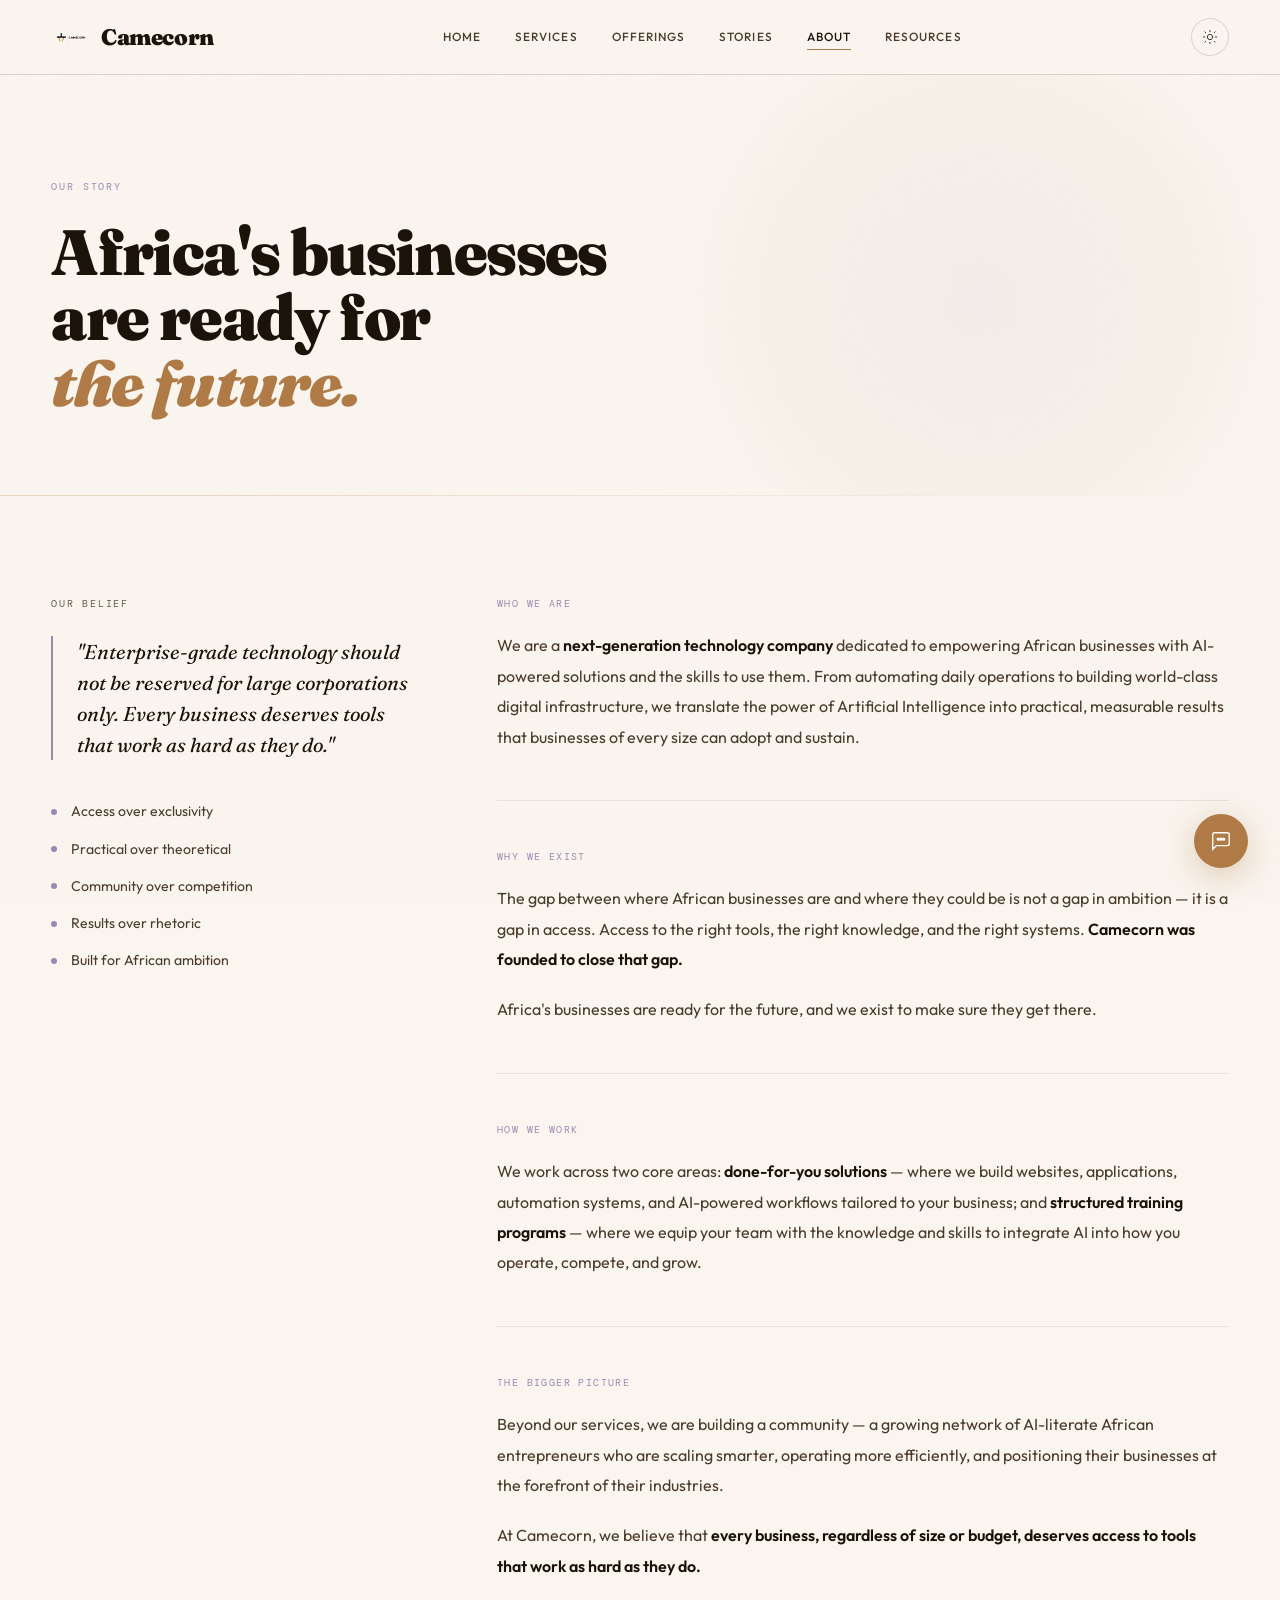
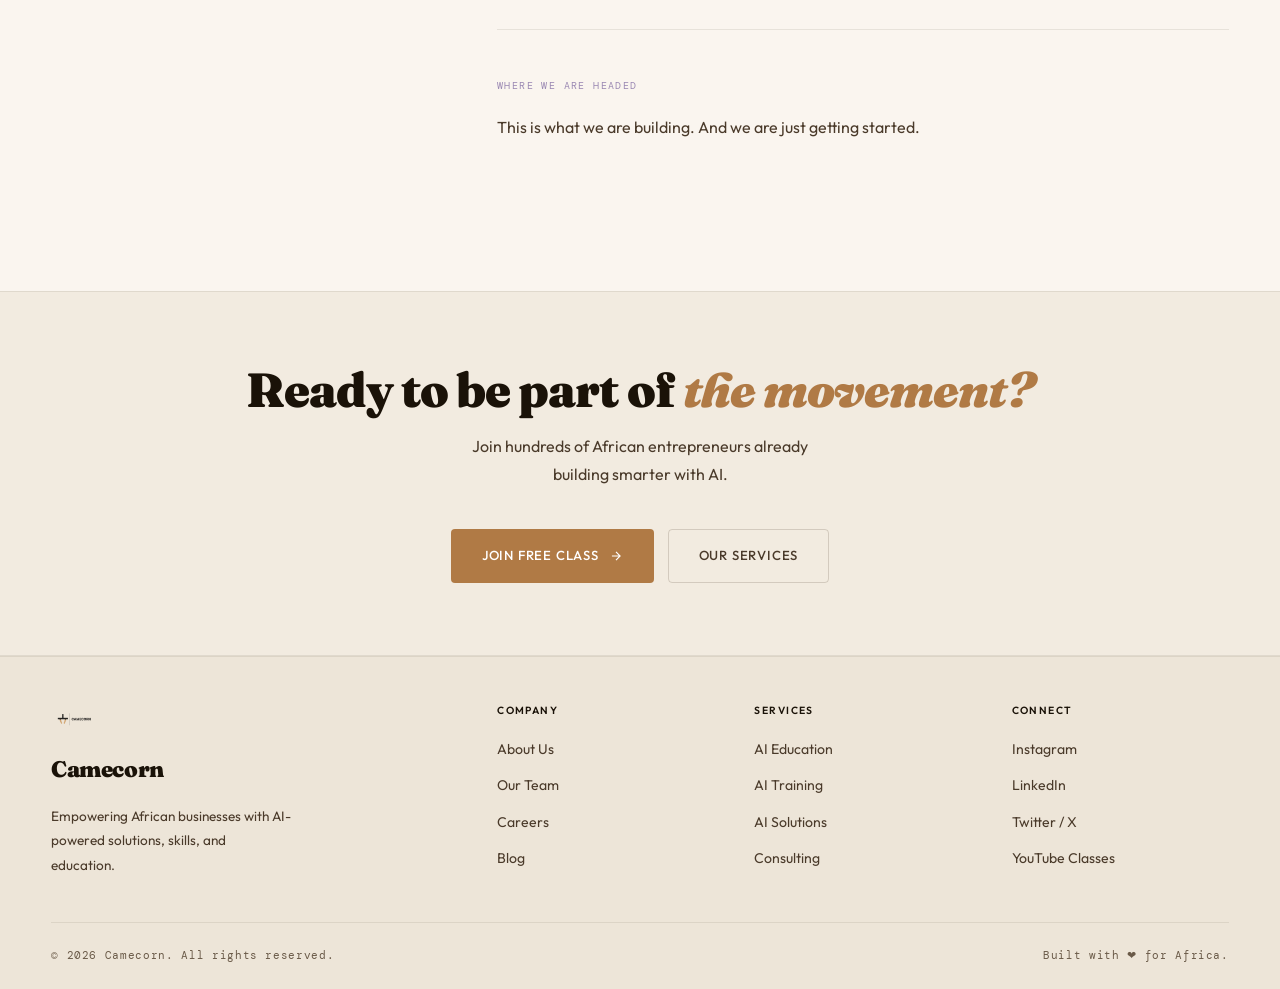
==== about.html @ fc7968c9 "Add files via upload added all html,css and js files" ====
<!DOCTYPE html>
<html lang="en" data-theme="light">
<head>
<meta charset="UTF-8">
<meta name="viewport" content="width=device-width, initial-scale=1.0">
<title>About Us — Camecorn</title>
<link rel="preconnect" href="https://fonts.googleapis.com">
<link rel="preconnect" href="https://fonts.gstatic.com" crossorigin>
<link href="https://fonts.googleapis.com/css2?family=Fraunces:ital,opsz,wght@0,9..144,400;0,9..144,600;0,9..144,700;0,9..144,900;1,9..144,400;1,9..144,700&family=Outfit:wght@300;400;500;600&family=DM+Mono:wght@400;500&display=swap" rel="stylesheet">
<link rel="stylesheet" href="styles.css">
</head>
<body>

<div class="noise-overlay"></div>

<!-- HEADER -->
<header class="header" id="header">
  <div class="container nav">
    <a href="index.html" class="logo-wrap">
      <img src="hero-image.png" alt="Camecorn" class="logo-img">
      <span class="logo-text">Camecorn</span>
    </a>
    <nav class="nav-links" id="navLinks">
      <a href="index.html#hero" class="nav-link">Home</a>
      <a href="index.html#services" class="nav-link">Services</a>
      <a href="index.html#offerings" class="nav-link">Offerings</a>
      <a href="index.html#testimonials" class="nav-link">Stories</a>
      <a href="about.html" class="nav-link active">About</a>
      <a href="resources.html" class="nav-link">Resources</a>
    </nav>
    <div class="nav-right">
      <button class="theme-toggle" id="themeToggle" aria-label="Toggle theme">
        <svg class="icon-sun" viewBox="0 0 24 24" fill="none" stroke="currentColor" stroke-width="1.5" stroke-linecap="round" stroke-linejoin="round">
          <circle cx="12" cy="12" r="4"/><line x1="12" y1="2" x2="12" y2="4"/><line x1="12" y1="20" x2="12" y2="22"/>
          <line x1="4.22" y1="4.22" x2="5.64" y2="5.64"/><line x1="18.36" y1="18.36" x2="19.78" y2="19.78"/>
          <line x1="2" y1="12" x2="4" y2="12"/><line x1="20" y1="12" x2="22" y2="12"/>
          <line x1="4.22" y1="19.78" x2="5.64" y2="18.36"/><line x1="18.36" y1="5.64" x2="19.78" y2="4.22"/>
        </svg>
        <svg class="icon-moon" viewBox="0 0 24 24" fill="none" stroke="currentColor" stroke-width="1.5" stroke-linecap="round" stroke-linejoin="round">
          <path d="M21 12.79A9 9 0 1 1 11.21 3 7 7 0 0 0 21 12.79z"/>
        </svg>
      </button>
    </div>
    <button class="hamburger" id="hamburger" aria-label="Menu">
      <span></span><span></span><span></span>
    </button>
  </div>
</header>

<!-- MOBILE MENU -->
<div class="mobile-menu" id="mobileMenu">
  <a href="index.html#hero">Home</a>
  <a href="index.html#services">Services</a>
  <a href="index.html#offerings">Offerings</a>
  <a href="index.html#testimonials">Stories</a>
  <a href="about.html">About</a>
  <a href="resources.html">Resources</a>
  <a href="index.html#cta" class="btn-primary-mobile">Join Free Class →</a>
</div>

<!-- ABOUT HERO -->
<section class="about-hero">
  <div class="container about-hero-inner">
    <span class="about-hero-label reveal-up">Our Story</span>
    <h1 class="about-hero-heading reveal-up" data-delay="100">
      Africa's businesses<br>are ready for<br><em>the future.</em>
    </h1>
  </div>
</section>

<div class="about-divider"></div>

<!-- ABOUT BODY -->
<section class="about-body">
  <div class="container">
    <div class="about-grid">

      <!-- Sidebar -->
      <aside class="about-sidebar reveal-up">
        <span class="about-sidebar-label">Our Belief</span>
        <blockquote class="about-sidebar-quote">
          "Enterprise-grade technology should not be reserved for large corporations only. Every business deserves tools that work as hard as they do."
        </blockquote>
        <div class="about-sidebar-values">
          <div class="about-value-item"><span class="about-value-dot"></span>Access over exclusivity</div>
          <div class="about-value-item"><span class="about-value-dot"></span>Practical over theoretical</div>
          <div class="about-value-item"><span class="about-value-dot"></span>Community over competition</div>
          <div class="about-value-item"><span class="about-value-dot"></span>Results over rhetoric</div>
          <div class="about-value-item"><span class="about-value-dot"></span>Built for African ambition</div>
        </div>
      </aside>

      <!-- Main prose -->
      <div class="about-prose">

        <div class="about-prose-block reveal-up" data-delay="100">
          <span class="about-prose-tag">Who We Are</span>
          <p>We are a <strong>next-generation technology company</strong> dedicated to empowering African businesses with AI-powered solutions and the skills to use them. From automating daily operations to building world-class digital infrastructure, we translate the power of Artificial Intelligence into practical, measurable results that businesses of every size can adopt and sustain.</p>
        </div>

        <div class="about-prose-block reveal-up" data-delay="150">
          <span class="about-prose-tag">Why We Exist</span>
          <p>The gap between where African businesses are and where they could be is not a gap in ambition — it is a gap in access. Access to the right tools, the right knowledge, and the right systems. <strong>Camecorn was founded to close that gap.</strong></p>
          <p>Africa's businesses are ready for the future, and we exist to make sure they get there.</p>
        </div>

        <div class="about-prose-block reveal-up" data-delay="200">
          <span class="about-prose-tag">How We Work</span>
          <p>We work across two core areas: <strong>done-for-you solutions</strong> — where we build websites, applications, automation systems, and AI-powered workflows tailored to your business; and <strong>structured training programs</strong> — where we equip your team with the knowledge and skills to integrate AI into how you operate, compete, and grow.</p>
        </div>

        <div class="about-prose-block reveal-up" data-delay="250">
          <span class="about-prose-tag">The Bigger Picture</span>
          <p>Beyond our services, we are building a community — a growing network of AI-literate African entrepreneurs who are scaling smarter, operating more efficiently, and positioning their businesses at the forefront of their industries.</p>
          <p>At Camecorn, we believe that <strong>every business, regardless of size or budget, deserves access to tools that work as hard as they do.</strong></p>
        </div>

        <div class="about-prose-block reveal-up" data-delay="300">
          <span class="about-prose-tag">Where We Are Headed</span>
          <p>This is what we are building. And we are just getting started.</p>
        </div>

      </div>
    </div>
  </div>
</section>

<!-- CTA STRIP -->
<section class="about-cta-strip">
  <div class="container reveal-up">
    <h2>Ready to be part of <em>the movement?</em></h2>
    <p>Join hundreds of African entrepreneurs already building smarter with AI.</p>
    <div style="display:flex;justify-content:center;gap:14px;flex-wrap:wrap;">
      <a href="index.html#cta" class="btn-primary magnetic" data-magnetic>
        Join Free Class
        <svg width="14" height="14" viewBox="0 0 24 24" fill="none" stroke="currentColor" stroke-width="2"><path d="M5 12h14M12 5l7 7-7 7"/></svg>
      </a>
      <a href="index.html#services" class="btn-ghost magnetic" data-magnetic>Our Services</a>
    </div>
  </div>
</section>

<!-- FOOTER -->
<footer class="footer">
  <div class="container footer-inner">
    <div class="footer-brand">
      <img src="hero-image.png" alt="Camecorn" style="width:44px;opacity:0.85;">
      <span class="logo-text">Camecorn</span>
      <p>Empowering African businesses with AI-powered solutions, skills, and education.</p>
    </div>
    <div class="footer-links">
      <div class="footer-col">
        <strong>Company</strong>
        <a href="about.html">About Us</a>
        <a href="#">Our Team</a>
        <a href="#">Careers</a>
        <a href="#">Blog</a>
      </div>
      <div class="footer-col">
        <strong>Services</strong>
        <a href="index.html#services">AI Education</a>
        <a href="index.html#services">AI Training</a>
        <a href="index.html#services">AI Solutions</a>
        <a href="#">Consulting</a>
      </div>
      <div class="footer-col">
        <strong>Connect</strong>
        <a href="#">Instagram</a>
        <a href="#">LinkedIn</a>
        <a href="#">Twitter / X</a>
        <a href="resources.html">YouTube Classes</a>
      </div>
    </div>
  </div>
  <div class="footer-bottom container">
    <p>© 2026 Camecorn. All rights reserved.</p>
    <p>Built with ❤ for Africa.</p>
  </div>
</footer>

<!-- CHATBOT — icon only -->
<div class="chatbot-trigger" id="chatbotTrigger" aria-label="Open AI Assistant">
  <svg viewBox="0 0 24 24" fill="none" stroke="currentColor" stroke-width="1.5" class="chat-icon-open">
    <path d="M21 15a2 2 0 0 1-2 2H7l-4 4V5a2 2 0 0 1 2-2h14a2 2 0 0 1 2 2z"/>
    <circle cx="9" cy="10" r="1" fill="currentColor"/>
    <circle cx="12" cy="10" r="1" fill="currentColor"/>
    <circle cx="15" cy="10" r="1" fill="currentColor"/>
  </svg>
  <svg viewBox="0 0 24 24" fill="none" stroke="currentColor" stroke-width="2" class="chat-icon-close" style="display:none">
    <line x1="18" y1="6" x2="6" y2="18"/><line x1="6" y1="6" x2="18" y2="18"/>
  </svg>
</div>

<div class="chatbot-window" id="chatbotWindow">
  <div class="chatbot-header">
    <div class="chatbot-header-info">
      <div class="chatbot-avatar">
        <svg viewBox="0 0 24 24" fill="none" stroke="currentColor" stroke-width="1.5" width="20" height="20">
          <rect x="3" y="11" width="18" height="10" rx="2"/>
          <path d="M9 11V7a3 3 0 0 1 6 0v4"/>
          <circle cx="12" cy="16" r="1" fill="currentColor"/>
        </svg>
      </div>
      <div>
        <strong>Camecorn AI</strong>
        <span class="chatbot-status"><span class="chatbot-status-dot"></span> Online</span>
      </div>
    </div>
    <button class="chatbot-close" id="chatbotClose" aria-label="Close chat">
      <svg viewBox="0 0 24 24" fill="none" stroke="currentColor" stroke-width="2" width="16" height="16">
        <line x1="18" y1="6" x2="6" y2="18"/><line x1="6" y1="6" x2="18" y2="18"/>
      </svg>
    </button>
  </div>
  <div class="chatbot-messages" id="chatbotMessages">
    <div class="chat-msg bot">
      <div class="chat-bubble">Hello! 👋 I'm Camecorn's AI assistant. Ask me anything about our services, training programs, or how we can grow your business.</div>
    </div>
    <div class="chat-quick-replies" id="quickReplies">
      <button class="quick-reply" data-msg="What services do you offer?">Our Services</button>
      <button class="quick-reply" data-msg="Tell me about AI training programs">AI Training</button>
      <button class="quick-reply" data-msg="How much does it cost?">Pricing</button>
      <button class="quick-reply" data-msg="How do I get started?">Get Started</button>
    </div>
  </div>
  <div class="chatbot-input-area">
    <input type="text" class="chatbot-input" id="chatbotInput" placeholder="Ask me anything…" autocomplete="off">
    <button class="chatbot-send" id="chatbotSend" aria-label="Send">
      <svg viewBox="0 0 24 24" fill="none" stroke="currentColor" stroke-width="2" width="16" height="16">
        <line x1="22" y1="2" x2="11" y2="13"/><polygon points="22 2 15 22 11 13 2 9 22 2"/>
      </svg>
    </button>
  </div>
</div>

<script src="main.js"></script>
</body>
</html>
---- styles.css ----
/* =============================================
   CAMECORN — WARM EARTH EDITORIAL
   Palette: #b07a45 · #af635a · #97576f · #49506e · #9b89b3 · #FFFFFF
============================================= */

@import url('https://fonts.googleapis.com/css2?family=Fraunces:ital,opsz,wght@0,9..144,400;0,9..144,600;0,9..144,700;0,9..144,900;1,9..144,400;1,9..144,700&family=Outfit:wght@300;400;500;600&family=DM+Mono:wght@400;500&display=swap');

:root {
  --font-display: 'Fraunces', Georgia, serif;
  --font-body:    'Outfit', system-ui, sans-serif;
  --font-mono:    'DM Mono', monospace;
  --sp-xl:  70px;
  --sp-2xl: 100px;
  --sp-lg:  45px;
  --r-sm: 4px; --r-md: 10px; --r-lg: 20px; --r-xl: 36px;
  --ease: cubic-bezier(0.23, 1, 0.32, 1);
}

:root, [data-theme="light"] {
  --bg:            #faf5ef;
  --bg-2:          #f2ebe0;
  --bg-3:          #e9dfd2;
  --fg:            #1a1208;
  --text:          #4a3a2a;
  --text-muted:    #6a5a48;
  --accent:        #b07a45;
  --accent-alt:    #af635a;
  --accent-mauve:  #97576f;
  --accent-slate:  #49506e;
  --accent-lav:    #9b89b3;
  --accent-glow:   rgba(176,122,69,0.08);
  --accent-border: rgba(176,122,69,0.28);
  --lav-glow:      rgba(155,137,179,0.10);
  --lav-border:    rgba(155,137,179,0.30);
  --border:        rgba(74,58,42,0.10);
  --border-soft:   rgba(74,58,42,0.18);
  --surface:       rgba(250,245,239,0.96);
  --noise-opacity: 0.022;
  --footer-bg:     #ede5d8;
  --offering-bg:   rgba(242,235,224,0.7);
  --offering-border: rgba(176,122,69,0.22);
}

[data-theme="dark"] {
  --bg:            #0e0c0b;
  --bg-2:          #161210;
  --bg-3:          #1e1916;
  --fg:            #f5ede4;
  --text:          #c8b49a;
  --text-muted:    #8a7a68;
  --accent:        #b07a45;
  --accent-alt:    #af635a;
  --accent-mauve:  #97576f;
  --accent-slate:  #49506e;
  --accent-lav:    #9b89b3;
  --accent-glow:   rgba(176,122,69,0.10);
  --accent-border: rgba(176,122,69,0.22);
  --lav-glow:      rgba(155,137,179,0.10);
  --lav-border:    rgba(155,137,179,0.22);
  --border:        rgba(200,180,154,0.07);
  --border-soft:   rgba(200,180,154,0.13);
  --surface:       rgba(22,18,16,0.95);
  --noise-opacity: 0.030;
  --footer-bg:     #090806;
  --offering-bg:   rgba(22,18,16,0.6);
  --offering-border: rgba(176,122,69,0.18);
}

/* RESET */
*, *::before, *::after { margin:0; padding:0; box-sizing:border-box; }
html { scroll-behavior:smooth; font-size:16px; }
body {
  font-family: var(--font-body);
  background: var(--bg);
  color: var(--text);
  line-height: 1.65;
  overflow-x: hidden;
  transition: background 0.4s ease, color 0.4s ease;
}
h1,h2,h3,h4,h5 {
  font-family: var(--font-display);
  line-height: 1.08;
  font-weight: 900;
  letter-spacing: -0.02em;
}
em { font-style: italic; color: var(--accent); }
img { max-width:100%; display:block; }
a { text-decoration:none; color:inherit; }
button { cursor:pointer; }

/* NOISE */
.noise-overlay {
  position:fixed; inset:0; pointer-events:none; z-index:9999;
  opacity: var(--noise-opacity);
  background-image: url("data:image/svg+xml,%3Csvg viewBox='0 0 256 256' xmlns='http://www.w3.org/2000/svg'%3E%3Cfilter id='noise'%3E%3CfeTurbulence type='fractalNoise' baseFrequency='0.9' numOctaves='4' stitchTiles='stitch'/%3E%3C/filter%3E%3Crect width='100%25' height='100%25' filter='url(%23noise)'/%3E%3C/svg%3E");
  background-size: 200px 200px;
}

/* CONTAINER */
.container { width:92%; max-width:1200px; margin:0 auto; }

/* ============ HEADER ============ */
.header {
  position: fixed;
  top:0; left:0; right:0;
  z-index: 1000;
  background: var(--surface);
  backdrop-filter: blur(24px);
  -webkit-backdrop-filter: blur(24px);
  border-bottom: 1px solid var(--border-soft);
  transition: background 0.5s ease;
}
.nav {
  display:flex; align-items:center; justify-content:space-between;
  padding: 18px 0;
}
.logo-wrap { display:flex; align-items:center; gap:12px; }
.logo-img { width:38px; height:auto; }
.logo-text {
  font-family: var(--font-display);
  font-size: 1.4rem; font-weight:900; color:var(--fg); letter-spacing:-0.02em;
}
.nav-links { display:flex; gap:34px; list-style:none; }
.nav-link {
  font-family: var(--font-body);
  font-size: 0.74rem; font-weight:500; color:var(--text);
  letter-spacing: 0.09em; text-transform:uppercase;
  position:relative; transition:color 0.3s;
}
.nav-link::after {
  content:''; position:absolute; bottom:-3px; left:0;
  width:0; height:1px; background:var(--accent);
  transition: width 0.35s var(--ease);
}
.nav-link:hover { color:var(--fg); }
.nav-link:hover::after, .nav-link.active::after { width:100%; }
.nav-link.active { color:var(--fg); }

.nav-right { display:flex; align-items:center; gap:14px; }

.theme-toggle {
  width:38px; height:38px; border-radius:50%;
  background:transparent; border:1px solid var(--border-soft);
  display:flex; align-items:center; justify-content:center;
  color:var(--text);
  transition: border-color 0.3s, background 0.3s, color 0.3s;
}
.theme-toggle:hover {
  border-color:var(--lav-border); background:var(--lav-glow); color:var(--accent-lav);
}
.theme-toggle svg { width:16px; height:16px; }
.icon-sun { display:none; } .icon-moon { display:block; }
[data-theme="light"] .icon-sun  { display:block; }
[data-theme="light"] .icon-moon { display:none; }
[data-theme="dark"]  .icon-sun  { display:none; }
[data-theme="dark"]  .icon-moon { display:block; }

.hamburger {
  display:none; flex-direction:column; gap:5px;
  background:none; border:none; padding:4px;
}
.hamburger span {
  display:block; width:22px; height:1.5px;
  background:var(--text); transition:all 0.3s ease; transform-origin:center;
}
.hamburger.open span:nth-child(1) { transform:translateY(6.5px) rotate(45deg); }
.hamburger.open span:nth-child(2) { opacity:0; }
.hamburger.open span:nth-child(3) { transform:translateY(-6.5px) rotate(-45deg); }

/* ============ MOBILE MENU ============ */
.mobile-menu {
  position:fixed; inset:0; background:var(--bg); z-index:900;
  display:flex; flex-direction:column; align-items:center; justify-content:center;
  gap:36px; opacity:0; pointer-events:none; transition:opacity 0.4s ease;
}
.mobile-menu.open { opacity:1; pointer-events:all; }
.mobile-menu a {
  font-family:var(--font-display); font-size:2.8rem; font-weight:900;
  color:var(--fg); letter-spacing:-0.02em; transition:color 0.3s;
}
.mobile-menu a:hover { color:var(--accent); }
.btn-primary-mobile {
  font-family:var(--font-body); font-size:0.85rem; font-weight:500;
  letter-spacing:0.08em; text-transform:uppercase;
  background:var(--accent); color:#fff; padding:14px 40px; border-radius:var(--r-sm);
}

/* ============ HERO ============ */
/* Nav height is ~74px; push hero down so nothing overlaps */
.hero-section {
  min-height: calc(100vh - 74px);
  margin-top: 30px;
  display:flex; align-items:center; justify-content:center;
  position:relative; overflow:hidden; background:var(--bg);
  padding: 80px 0 60px;
}
.hero-section::before {
  content:''; position:absolute; top:-15%; right:-8%;
  width:650px; height:650px;
  background:radial-gradient(ellipse at center,rgba(155,137,179,0.10) 0%,rgba(176,122,69,0.06) 45%,transparent 70%);
  pointer-events:none;
}
.hero-section::after {
  content:''; position:absolute; bottom:-10%; left:-5%;
  width:400px; height:400px;
  background:radial-gradient(ellipse at center,rgba(155,137,179,0.07) 0%,transparent 65%);
  pointer-events:none;
}
.hero-grid-lines { position:absolute; inset:0; pointer-events:none; }
.hgl { position:absolute; background:var(--accent-border); opacity:0.25; }
.hgl-v1 { top:0; bottom:0; left:33.33%; width:1px; }
.hgl-v2 { top:0; bottom:0; right:15%; width:1px; }
.hgl-h1 { left:0; right:0; top:38%; height:1px; }
.hgl-h2 { left:0; right:0; bottom:18%; height:1px; }

.hero-watermark {
  position:absolute; right:-2%; top:50%; transform:translateY(-50%);
  font-family:var(--font-display); font-size:clamp(100px,18vw,220px);
  font-weight:900; color:var(--accent); opacity:0.035;
  letter-spacing:-0.04em; white-space:nowrap;
  pointer-events:none; line-height:1; user-select:none;
}
.embers { position:absolute; inset:0; pointer-events:none; overflow:hidden; }
.ember-particle {
  position:absolute; width:2px; height:2px;
  background:var(--accent); border-radius:50%;
  animation:floatEmber linear infinite; opacity:0;
}
@keyframes floatEmber {
  0%   { transform:translateY(100vh) translateX(0) scale(1); opacity:0; }
  10%  { opacity:0.4; }
  90%  { opacity:0.12; }
  100% { transform:translateY(-100px) translateX(var(--drift)) scale(0.2); opacity:0; }
}

/* Hero inner — centred */
.hero-inner-text {
  position:relative; z-index:2; width:100%;
  text-align:center; display:flex; flex-direction:column; align-items:center;
}
.badge {
  display:inline-flex; align-items:center; gap:8px;
  font-family:var(--font-mono); font-size:0.68rem;
  letter-spacing:0.12em; text-transform:uppercase;
  color:var(--accent-lav); border:1px solid var(--lav-border);
  background:var(--lav-glow); padding:7px 16px;
  border-radius:100px; margin-bottom:28px;
}
.badge-dot {
  width:5px; height:5px; background:var(--accent-lav);
  border-radius:50%; animation:pulse 2.5s infinite;
}
@keyframes pulse {
  0%,100% { transform:scale(1); opacity:1; }
  50%      { transform:scale(1.8); opacity:0.4; }
}
.hero-heading {
  font-family:var(--font-display); font-size:clamp(2.6rem,7vw,5.0rem);
  font-weight:900; color:var(--fg);
  line-height:1.05; letter-spacing:-0.03em;
  margin-bottom:20px; max-width:900px;
  
}
.hero-heading em { color:var(--accent); font-style:italic; }
.hero-heading .lav-em { color:var(--accent-lav); font-style:italic; }

/* Brand / Scale / Position pills under headline */
.hero-pillars {
  display:flex; align-items:center; justify-content:center;
  gap:16px; flex-wrap:wrap; margin-bottom:24px;
}
.hero-pill {
  display:inline-flex; align-items:center; gap:8px;
  font-family:var(--font-mono); font-size:0.67rem;
  letter-spacing:0.14em; text-transform:uppercase;
  color:var(--text-muted); padding:6px 16px;
  border:1px solid var(--border-soft); border-radius:100px;
}
.hero-pill .pdot {
  width:4px; height:4px; border-radius:50%;
  display:inline-block; flex-shrink:0;
}
.hero-pill.brand .pdot  { background:var(--accent); }
.hero-pill.scale .pdot  { background:var(--accent-lav); }
.hero-pill.pos .pdot    { background:var(--accent-mauve); }

.hero-pill-divider { width:1px; height:16px; background:var(--border-soft); }

.hero-sub {
  font-size:1rem; font-weight:400; color:var(--text);
  max-width:480px; line-height:1.8; text-align:center;
}

.hero-corner { position:absolute; width:80px; height:80px; color:var(--accent-lav); }
.hero-corner-tr { top:90px; right:40px; }
.hero-corner-bl { bottom:60px; left:40px; }

/* ============ MARQUEE ============ */
.marquee-wrap {
  overflow:hidden; border-top:1px solid var(--border-soft);
  border-bottom:1px solid var(--border-soft);
  background:var(--bg-2); padding:16px 0;
}
.marquee-track {
  display:flex; align-items:center; gap:44px;
  white-space:nowrap; animation:marqueeScroll 30s linear infinite;
  width:max-content;
}
.marquee-track span {
  font-family:var(--font-display); font-size:0.9rem;
  font-weight:700; color:var(--text);
  letter-spacing:0.06em; text-transform:uppercase;
}
.marquee-track .dot { color:var(--accent-lav); font-size:0.6rem; opacity:0.7; }
@keyframes marqueeScroll {
  from { transform:translateX(0); }
  to   { transform:translateX(-50%); }
}

/* ============ SECTIONS ============ */
.section { padding:var(--sp-2xl) 0; }
.section-label {
  font-family:var(--font-mono); font-size:0.65rem;
  letter-spacing:0.18em; text-transform:uppercase;
  color:var(--accent); margin-bottom:18px;
}
.section-heading {
  font-family:var(--font-display);
  font-size:clamp(2.2rem,4.5vw,3.4rem);
  font-weight:900; color:var(--fg);
  letter-spacing:-0.02em; margin-bottom:64px; line-height:1.1;
}

/* ============ PILLARS ============ */
.pillars-section { background:var(--bg); }
.pillars-grid {
  display:grid; grid-template-columns:repeat(3,1fr);
  gap:0; border:1px solid var(--border); border-radius:var(--r-lg); overflow:hidden;
}
.pillar-card {
  background:var(--bg-2); padding:52px 44px;
  position:relative; transition:background 0.4s ease;
  cursor:default; border-right:1px solid var(--border);
}
.pillar-card:last-child { border-right:none; }
.pillar-card::before {
  content:''; position:absolute; top:0; left:0; right:0; height:2px;
  background:linear-gradient(90deg,var(--accent),var(--accent-lav));
  transform:scaleX(0); transition:transform 0.5s var(--ease); transform-origin:left;
}
.pillar-card:hover { background:var(--bg-3); }
.pillar-card:hover::before { transform:scaleX(1); }
.pillar-num {
  font-family:var(--font-mono); font-size:0.65rem;
  color:var(--accent-lav); letter-spacing:0.12em; margin-bottom:32px;
}
.pillar-icon { font-size:1.8rem; color:var(--text-muted); margin-bottom:24px; transition:color 0.3s; }
.pillar-card:hover .pillar-icon { color:var(--accent-lav); }
.pillar-card h3 { font-size:1.85rem; font-weight:900; color:var(--fg); margin-bottom:16px; }
.pillar-card p { font-size:0.92rem; color:var(--text); line-height:1.82; margin-bottom:36px; }
.pillar-arrow {
  font-size:1rem; color:var(--accent-lav); opacity:0;
  transform:translateX(-10px);
  transition:opacity 0.3s, transform 0.4s var(--ease);
}
.pillar-card:hover .pillar-arrow { opacity:1; transform:translateX(0); }

/* ============ SERVICES ============ */
.services-section { background:var(--bg-2); }
.services-header {
  display:flex; justify-content:space-between; align-items:flex-end;
  margin-bottom:56px; gap:40px;
}
.services-desc {
  max-width:340px; font-size:0.95rem; color:var(--text); line-height:1.8;
}
.services-list { display:flex; flex-direction:column; }
.service-row {
  display:grid; grid-template-columns:60px 1fr;
  align-items:center; gap:44px; padding:38px 0;
  border-bottom:1px solid var(--border);
  transition:padding-left 0.35s var(--ease); cursor:default;
}
.service-row:first-child { border-top:1px solid var(--border); }
.service-row:hover { padding-left:18px; }
.service-num {
  font-family:var(--font-mono); font-size:0.65rem;
  color:var(--accent-lav); letter-spacing:0.12em;
}
.service-content h3 {
  font-size:1.65rem; font-weight:900; color:var(--fg);
  margin-bottom:8px; letter-spacing:-0.01em; transition:color 0.3s;
}
.service-row:hover .service-content h3 { color:var(--accent); }
.service-content p {
  font-size:0.9rem; color:var(--text); max-width:600px; line-height:1.75;
}

/* ============ OFFERINGS ============ */
.offerings-section { background:var(--bg); }
.offerings-intro {
  font-size:1rem; color:var(--text); max-width:520px;
  line-height:1.8; margin-top:-44px; margin-bottom:80px;
}
.offerings-grid { display:flex; flex-direction:column; }
.offering-row {
  display:grid; grid-template-columns:1fr 1fr;
  align-items:center; min-height:320px;
  border-bottom:1px solid var(--border);
  position:relative; overflow:hidden; transition:background 0.4s ease;
}
.offering-row:first-child { border-top:1px solid var(--border); }
.offering-row::before {
  content:''; position:absolute; left:0; top:0; bottom:0; width:2px;
  background:linear-gradient(to bottom,var(--accent),var(--accent-lav));
  transform:scaleY(0); transform-origin:top; transition:transform 0.6s var(--ease);
}
.offering-row:hover::before { transform:scaleY(1); }
.offering-row:hover { background:var(--bg-2); }
.offering-content { padding:52px 60px 52px 0; position:relative; z-index:1; }
.offering-row.reverse .offering-content { padding:52px 0 52px 60px; order:2; }
.offering-tag {
  font-family:var(--font-mono); font-size:0.62rem;
  letter-spacing:0.16em; color:var(--accent-lav); margin-bottom:14px; display:block;
}
.offering-content h3 {
  font-size:clamp(1.6rem,2.5vw,2.1rem); font-weight:900; color:var(--fg);
  margin-bottom:16px; line-height:1.15; transition:color 0.3s;
}
.offering-row:hover .offering-content h3 { color:var(--accent); }
.offering-content p { font-size:0.93rem; color:var(--text); line-height:1.82; max-width:400px; }
.offering-content p strong { font-weight:600; color:var(--fg); }

.offering-visual {
  display:flex; align-items:center; justify-content:center;
  padding:40px; min-height:320px; background:var(--bg-2); transition:background 0.4s ease;
}
.offering-row.reverse .offering-visual { order:1; }
.offering-row:hover .offering-visual { background:var(--bg-3); }
.offering-img-wrap { width:100%; max-width:340px; display:flex; align-items:center; justify-content:center; }
.offering-img-slot {
  position:relative; width:100%; aspect-ratio:4/3;
  border-radius:var(--r-md); overflow:hidden;
  border:1px solid var(--offering-border); background:var(--offering-bg);
  transition:border-color 0.4s, box-shadow 0.4s;
}
.offering-row:hover .offering-img-slot {
  border-color:var(--accent-lav);
  box-shadow:0 12px 48px rgba(155,137,179,0.16);
}
.offering-img { width:100%; height:100%; object-fit:cover; transition:transform 0.6s var(--ease); }
.offering-row:hover .offering-img { transform:scale(1.04); }
.offering-img-placeholder {
  position:absolute; inset:0; display:flex; flex-direction:column;
  align-items:center; justify-content:center; gap:8px; pointer-events:none;
}
.offering-img[src]:not([src=""]) ~ .offering-img-placeholder { display:none; }
.offering-img-placeholder span {
  font-family:var(--font-display); font-size:3.5rem; font-weight:900;
  color:var(--accent-lav); opacity:0.15; line-height:1;
}
.offering-img-placeholder small {
  font-family:var(--font-mono); font-size:0.6rem;
  letter-spacing:0.14em; text-transform:uppercase; color:var(--text-muted); opacity:0.6;
}
.offering-row:not(.reverse) .offering-visual { border-left:1px solid var(--border); }
.offering-row.reverse .offering-visual { border-right:1px solid var(--border); }

/* ============ TESTIMONIALS ============ */
.testimonials-section { background:var(--bg-2); }
.testimonials-grid { display:grid; grid-template-columns:repeat(3,1fr); gap:20px; }
.testi-card {
  background:var(--bg); border:1px solid var(--border); border-radius:var(--r-lg);
  padding:44px 40px; transition:border-color 0.3s, transform 0.4s var(--ease);
  position:relative; overflow:hidden;
}
.testi-card::before {
  content:'\201C'; position:absolute; top:-12px; right:28px;
  font-family:var(--font-display); font-size:9rem; color:var(--accent-lav);
  opacity:0.06; line-height:1; pointer-events:none;
}
.testi-card:hover { border-color:var(--lav-border); transform:translateY(-5px); }
.testi-card.featured {
  background:linear-gradient(145deg,rgba(155,137,179,0.10) 0%,rgba(176,122,69,0.05) 60%,var(--bg) 100%);
  border-color:var(--lav-border);
}
.testi-stars { font-size:0.78rem; color:var(--accent-lav); letter-spacing:4px; margin-bottom:20px; }
.testi-card blockquote {
  font-family:var(--font-display); font-size:1.05rem; font-style:italic;
  color:var(--fg); line-height:1.7; margin-bottom:32px;
}
.testi-author { display:flex; align-items:center; gap:14px; }
.testi-avatar {
  width:42px; height:42px;
  background:linear-gradient(135deg,var(--accent-lav) 0%,var(--accent-mauve) 100%);
  border-radius:50%; display:flex; align-items:center; justify-content:center;
  font-family:var(--font-display); font-size:0.78rem; font-weight:700;
  color:#fff; flex-shrink:0;
}
.testi-author strong { display:block; font-size:0.85rem; font-weight:600; color:var(--fg); }
.testi-author span { font-size:0.75rem; color:var(--text-muted); }

/* ============ CTA ============ */
.cta-section { background:var(--bg); padding:var(--sp-2xl) 0; }
.cta-inner {
  background:linear-gradient(135deg,rgba(155,137,179,0.10) 0%,rgba(176,122,69,0.07) 50%,rgba(73,80,110,0.04) 100%);
  border:1px solid var(--lav-border);
  border-radius:var(--r-xl); padding:88px; text-align:center;
  position:relative; overflow:hidden;
}
.cta-inner::before {
  content:''; position:absolute; top:-40%; left:50%; transform:translateX(-50%);
  width:560px; height:560px;
  background:radial-gradient(ellipse,rgba(155,137,179,0.08) 0%,transparent 65%);
  pointer-events:none;
}
.cta-inner::after {
  content:''; position:absolute; top:28px; left:28px;
  width:40px; height:40px;
  border-top:1px solid var(--lav-border); border-left:1px solid var(--lav-border);
  border-radius:2px 0 0 0;
}
.cta-label {
  font-family:var(--font-mono); font-size:0.62rem;
  letter-spacing:0.18em; text-transform:uppercase; color:var(--accent-lav); margin-bottom:24px;
}
.cta-heading {
  font-family:var(--font-display);
  font-size:clamp(2.6rem,5vw,4.2rem); font-weight:900; color:var(--fg);
  letter-spacing:-0.02em; margin-bottom:24px; line-height:1.1;
}
.cta-inner > p {
  font-size:1rem; color:var(--text); margin-bottom:52px;
  max-width:420px; margin-left:auto; margin-right:auto; line-height:1.8;
}
.cta-actions { display:flex; justify-content:center; gap:14px; flex-wrap:wrap; }

/* ============ BUTTONS ============ */
.btn-primary {
  display:inline-flex; align-items:center; gap:10px;
  font-family:var(--font-body); font-size:0.82rem; font-weight:500;
  letter-spacing:0.06em; text-transform:uppercase;
  color:#fff; background:var(--accent); border:1px solid transparent;
  padding:15px 30px; border-radius:var(--r-sm);
  transition:background 0.3s, box-shadow 0.3s, transform 0.2s; cursor:pointer;
}
.btn-primary:hover { background:#9a6839; box-shadow:0 6px 28px rgba(176,122,69,0.30); transform:translateY(-1px); }
.btn-ghost {
  display:inline-flex; align-items:center; gap:8px;
  font-family:var(--font-body); font-size:0.82rem; font-weight:500;
  letter-spacing:0.06em; text-transform:uppercase;
  color:var(--text); background:transparent; border:1px solid var(--border-soft);
  padding:15px 30px; border-radius:var(--r-sm);
  transition:border-color 0.3s, color 0.3s, background 0.3s; cursor:pointer;
}
.btn-ghost:hover { border-color:var(--lav-border); color:var(--fg); background:var(--lav-glow); }
.btn-ghost-light {
  display:inline-flex; align-items:center; gap:8px;
  font-family:var(--font-body); font-size:0.82rem; font-weight:500;
  letter-spacing:0.06em; text-transform:uppercase;
  color:var(--text); background:transparent; border:1px solid var(--border-soft);
  padding:15px 30px; border-radius:var(--r-sm);
  transition:border-color 0.3s, color 0.3s, background 0.3s; cursor:pointer;
}
.btn-ghost-light:hover { border-color:var(--lav-border); color:var(--fg); background:var(--lav-glow); }

/* ============ FOOTER ============ */
.footer { background:var(--footer-bg); border-top:1px solid var(--border); padding:var(--sp-lg) 0 0; }
.footer-inner { display:grid; grid-template-columns:1fr 2fr; gap:80px; padding-bottom:var(--sp-lg); }
.footer-brand { display:flex; flex-direction:column; gap:16px; }
.footer-brand .logo-text { font-size:1.4rem; }
.footer-brand p { font-size:0.85rem; color:var(--text); line-height:1.8; max-width:240px; }
.footer-links { display:grid; grid-template-columns:repeat(3,1fr); gap:40px; }
.footer-col { display:flex; flex-direction:column; gap:13px; }
.footer-col strong {
  font-family:var(--font-body); font-size:0.65rem; font-weight:600;
  letter-spacing:0.14em; text-transform:uppercase; color:var(--fg); margin-bottom:6px;
}
.footer-col a { font-size:0.88rem; color:var(--text); transition:color 0.3s; }
.footer-col a:hover { color:var(--accent-lav); }
.footer-bottom {
  border-top:1px solid var(--border); padding:24px 0;
  display:flex; justify-content:space-between; align-items:center;
}
.footer-bottom p { font-family:var(--font-mono); font-size:0.68rem; letter-spacing:0.06em; color:var(--text-muted); }

/* ============ SCROLL REVEAL ============ */
.reveal-up, .reveal-right {
  opacity:0; transition:opacity 0.9s var(--ease), transform 0.9s var(--ease);
}
.reveal-up    { transform:translateY(36px); }
.reveal-right { transform:translateX(50px); }
.reveal-up.visible, .reveal-right.visible { opacity:1; transform:translate(0); }
[data-delay="0"]   { transition-delay:0ms; }
[data-delay="50"]  { transition-delay:50ms; }
[data-delay="100"] { transition-delay:100ms; }
[data-delay="150"] { transition-delay:150ms; }
[data-delay="200"] { transition-delay:200ms; }
[data-delay="250"] { transition-delay:250ms; }
[data-delay="300"] { transition-delay:300ms; }
[data-delay="320"] { transition-delay:320ms; }
[data-delay="400"] { transition-delay:400ms; }
[data-delay="500"] { transition-delay:500ms; }

/* ============ MAGNETIC ============ */
.magnetic { position:relative; transition:transform 0.4s cubic-bezier(0.23,1,0.32,1); }

/* ============ CHATBOT ============ */
.chatbot-trigger {
  position:fixed; bottom:32px; right:32px; z-index:1100;
  display:flex; align-items:center; justify-content:center;
  background:var(--accent); color:#fff; border:none;
  border-radius:50%; width:54px; height:54px;
  cursor:pointer;
  box-shadow:0 8px 32px rgba(176,122,69,0.35);
  transition:background 0.3s, box-shadow 0.3s, transform 0.3s;
}
.chatbot-trigger:hover {
  background:#9a6839; box-shadow:0 10px 40px rgba(176,122,69,0.45); transform:translateY(-2px);
}
.chatbot-trigger svg { width:22px; height:22px; flex-shrink:0; }

.chatbot-window {
  position:fixed; bottom:100px; right:32px; z-index:1099;
  width:360px; max-height:520px;
  background:var(--bg); border:1px solid var(--border-soft);
  border-radius:var(--r-lg);
  box-shadow:0 24px 80px rgba(0,0,0,0.16);
  display:flex; flex-direction:column; overflow:hidden;
  opacity:0; transform:translateY(20px) scale(0.96); pointer-events:none;
  transition:opacity 0.35s var(--ease), transform 0.35s var(--ease);
}
.chatbot-window.open { opacity:1; transform:translateY(0) scale(1); pointer-events:all; }
.chatbot-header {
  display:flex; align-items:center; justify-content:space-between;
  padding:16px 20px; background:var(--bg-2); border-bottom:1px solid var(--border);
}
.chatbot-header-info { display:flex; align-items:center; gap:12px; }
.chatbot-avatar {
  width:38px; height:38px;
  background:linear-gradient(135deg,var(--accent-lav) 0%,var(--accent-mauve) 100%);
  border-radius:50%; display:flex; align-items:center; justify-content:center; color:#fff;
}
.chatbot-header-info strong { display:block; font-size:0.88rem; font-weight:600; color:var(--fg); }
.chatbot-status { display:flex; align-items:center; gap:6px; font-size:0.72rem; color:var(--text-muted); font-family:var(--font-mono); }
.chatbot-status-dot { width:6px; height:6px; background:#4caf75; border-radius:50%; animation:pulse 2s infinite; }
.chatbot-close { background:none; border:none; color:var(--text-muted); padding:4px; cursor:pointer; display:flex; align-items:center; transition:color 0.2s; }
.chatbot-close:hover { color:var(--fg); }
.chatbot-messages { flex:1; overflow-y:auto; padding:18px; display:flex; flex-direction:column; gap:12px; scroll-behavior:smooth; }
.chatbot-messages::-webkit-scrollbar { width:4px; }
.chatbot-messages::-webkit-scrollbar-track { background:transparent; }
.chatbot-messages::-webkit-scrollbar-thumb { background:var(--border-soft); border-radius:2px; }
.chat-msg { display:flex; flex-direction:column; gap:4px; max-width:88%; }
.chat-msg.user { align-self:flex-end; align-items:flex-end; }
.chat-msg.bot  { align-self:flex-start; align-items:flex-start; }
.chat-bubble { font-size:0.875rem; line-height:1.65; padding:11px 15px; border-radius:var(--r-md); word-break:break-word; }
.chat-msg.bot .chat-bubble { background:var(--bg-2); color:var(--text); border:1px solid var(--border); border-bottom-left-radius:4px; }
.chat-msg.user .chat-bubble { background:var(--accent); color:#fff; border-bottom-right-radius:4px; }
.chat-quick-replies { display:flex; flex-wrap:wrap; gap:7px; margin-top:4px; }
.quick-reply {
  font-size:0.75rem; font-weight:500; padding:6px 14px;
  border:1px solid var(--lav-border); background:var(--lav-glow);
  color:var(--accent-lav); border-radius:100px; cursor:pointer;
  transition:background 0.2s, color 0.2s, transform 0.2s; letter-spacing:0.02em;
}
.quick-reply:hover { background:var(--accent-lav); color:#fff; transform:translateY(-1px); }
.chat-typing {
  display:flex; align-items:center; gap:4px; padding:12px 16px;
  background:var(--bg-2); border:1px solid var(--border); border-radius:var(--r-md);
  border-bottom-left-radius:4px; align-self:flex-start;
}
.chat-typing span { width:6px; height:6px; background:var(--text-muted); border-radius:50%; animation:typingBounce 1.2s infinite; }
.chat-typing span:nth-child(2) { animation-delay:0.2s; }
.chat-typing span:nth-child(3) { animation-delay:0.4s; }
@keyframes typingBounce { 0%,60%,100% { transform:translateY(0); } 30% { transform:translateY(-5px); } }
.chatbot-input-area {
  display:flex; align-items:center; gap:10px;
  padding:14px 16px; border-top:1px solid var(--border); background:var(--bg);
}
.chatbot-input {
  flex:1; background:var(--bg-2); border:1px solid var(--border-soft);
  border-radius:var(--r-md); padding:10px 14px;
  font-family:var(--font-body); font-size:0.875rem; color:var(--fg);
  outline:none; transition:border-color 0.2s;
}
.chatbot-input::placeholder { color:var(--text-muted); }
.chatbot-input:focus { border-color:var(--lav-border); }
.chatbot-send {
  width:38px; height:38px; background:var(--accent-lav); border:none;
  border-radius:var(--r-sm); color:#fff;
  display:flex; align-items:center; justify-content:center;
  cursor:pointer; flex-shrink:0; transition:background 0.2s, transform 0.2s;
}
.chatbot-send:hover { background:#7a6898; transform:scale(1.05); }

/* ============ ABOUT PAGE ============ */
.about-hero {
  min-height:55vh; display:flex; align-items:flex-end;
  padding-top:140px; padding-bottom:80px;
  background:var(--bg); position:relative; overflow:hidden;
}
.about-hero::before {
  content:''; position:absolute; top:0; right:0;
  width:600px; height:600px;
  background:radial-gradient(ellipse,rgba(155,137,179,0.08) 0%,rgba(176,122,69,0.04) 50%,transparent 70%);
  pointer-events:none;
}
.about-hero-inner { position:relative; z-index:1; }
.about-hero-label {
  font-family:var(--font-mono); font-size:0.65rem;
  letter-spacing:0.18em; text-transform:uppercase;
  color:var(--accent-lav); margin-bottom:24px; display:block;
}
.about-hero-heading {
  font-family:var(--font-display);
  font-size:clamp(3rem,7vw,4rem); font-weight:900; color:var(--fg);
  line-height:1.02; letter-spacing:-0.025em; max-width:800px;
}
.about-hero-heading em { color:var(--accent); }
.about-divider { width:100%; height:1px; background:linear-gradient(90deg,var(--accent-border),transparent); }

/* Simplified about body */
.about-body { background:var(--bg); padding:var(--sp-2xl) 0; }
.about-grid { display:grid; grid-template-columns:1fr 2fr; gap:80px; align-items:start; }
.about-sidebar { position:sticky; top:100px; }
.about-sidebar-label {
  font-family:var(--font-mono); font-size:0.62rem;
  letter-spacing:0.18em; text-transform:uppercase;
  color:var(--text-muted); margin-bottom:24px; display:block;
}
.about-sidebar-quote {
  font-family:var(--font-display); font-size:1.25rem;
  font-weight:400; font-style:italic; color:var(--fg); line-height:1.55;
  border-left:2px solid var(--accent-lav); padding-left:24px; margin-bottom:40px;
}
.about-sidebar-values { display:flex; flex-direction:column; gap:14px; }
.about-value-item { display:flex; align-items:center; gap:14px; font-size:0.88rem; color:var(--text); }
.about-value-dot { width:6px; height:6px; border-radius:50%; background:var(--accent-lav); flex-shrink:0; }
.about-prose-block { margin-bottom:48px; padding-bottom:48px; border-bottom:1px solid var(--border); }
.about-prose-block:last-child { border-bottom:none; margin-bottom:0; }
.about-prose-tag {
  font-family:var(--font-mono); font-size:0.62rem;
  letter-spacing:0.14em; text-transform:uppercase;
  color:var(--accent-lav); margin-bottom:18px; display:block;
}
.about-prose-block p { font-size:1rem; color:var(--text); line-height:1.9; }
.about-prose-block p + p { margin-top:20px; }
.about-prose-block p strong { font-weight:600; color:var(--fg); }
.about-cta-strip {
  background:var(--bg-2); border-top:1px solid var(--border);
  border-bottom:1px solid var(--border); padding:72px 0; text-align:center;
}
.about-cta-strip h2 {
  font-family:var(--font-display);
  font-size:clamp(2rem,4vw,3rem); font-weight:900; color:var(--fg); margin-bottom:16px;
}
.about-cta-strip p {
  font-size:1rem; color:var(--text); margin-bottom:40px;
  max-width:380px; margin-left:auto; margin-right:auto; line-height:1.8;
}

/* ============ RESOURCES PAGE ============ */
.resources-hero {
  min-height:46vh; display:flex; align-items:flex-end;
  padding-top:140px; padding-bottom:64px;
  background:var(--bg); position:relative; overflow:hidden;
}
.resources-hero::before {
  content:''; position:absolute; top:0; right:0;
  width:600px; height:600px;
  background:radial-gradient(ellipse,rgba(155,137,179,0.09) 0%,rgba(176,122,69,0.04) 55%,transparent 75%);
  pointer-events:none;
}
.resources-hero-inner { position:relative; z-index:1; }
.resources-hero-label {
  font-family:var(--font-mono); font-size:0.65rem;
  letter-spacing:0.18em; text-transform:uppercase;
  color:var(--accent-lav); margin-bottom:24px; display:block;
}
.resources-hero-heading {
  font-family:var(--font-display);
  font-size:clamp(2.8rem,6vw,3.5rem); font-weight:900; color:var(--fg);
  line-height:1.05; letter-spacing:-0.025em; max-width:620px; margin-bottom:24px;
}
.resources-hero-heading em { color:var(--accent); }
.resources-hero-sub {
  font-size:1rem; color:var(--text); max-width:480px; line-height:1.8; margin-bottom:32px;
}
.resources-yt-subscribe {
  display:inline-flex; align-items:center; gap:10px;
  font-family:var(--font-body); font-size:0.82rem; font-weight:500;
  letter-spacing:0.05em; text-transform:uppercase;
  background:#ff0000; color:#fff; padding:13px 24px; border-radius:var(--r-sm);
  transition:background 0.3s, transform 0.2s, box-shadow 0.3s;
}
.resources-yt-subscribe:hover { background:#cc0000; transform:translateY(-1px); box-shadow:0 6px 24px rgba(255,0,0,0.25); }
.resources-body { background:var(--bg); padding:var(--sp-xl) 0 var(--sp-2xl); }

/* Simplified filter tabs */
.resources-filters {
  display:flex; align-items:center; gap:10px; flex-wrap:wrap;
  margin-bottom:56px; border-bottom:1px solid var(--border); padding-bottom:20px;
}
.res-filter {
  font-family:var(--font-body); font-size:0.78rem; font-weight:500;
  letter-spacing:0.06em; text-transform:uppercase; color:var(--text-muted);
  background:transparent; border:1px solid transparent;
  padding:8px 20px; border-radius:100px; cursor:pointer;
  transition:color 0.3s, border-color 0.3s, background 0.3s;
}
.res-filter:hover { color:var(--fg); border-color:var(--border-soft); }
.res-filter.active { color:var(--accent-lav); border-color:var(--lav-border); background:var(--lav-glow); }
.resources-section-block { margin-bottom:72px; }
.resources-section-label { margin-bottom:36px; }
.res-section-tag {
  font-family:var(--font-mono); font-size:0.62rem;
  letter-spacing:0.18em; text-transform:uppercase;
  color:var(--accent-lav); display:block; margin-bottom:10px;
}
.res-section-heading {
  font-family:var(--font-display);
  font-size:clamp(1.8rem,3.5vw,2.6rem); font-weight:900; color:var(--fg);
  margin-bottom:10px; letter-spacing:-0.02em; line-height:1.1;
}
.res-section-desc { font-size:0.93rem; color:var(--text); max-width:520px; line-height:1.8; }
.resources-grid { display:grid; grid-template-columns:repeat(3,1fr); gap:24px; }
.res-card {
  background:var(--bg-2); border:1px solid var(--border);
  border-radius:var(--r-lg); overflow:hidden;
  transition:border-color 0.3s, transform 0.4s var(--ease), box-shadow 0.4s;
}
.res-card:hover { border-color:var(--lav-border); transform:translateY(-5px); box-shadow:0 14px 40px rgba(155,137,179,0.12); }
.res-video-wrap { position:relative; width:100%; aspect-ratio:16/9; background:var(--bg-3); overflow:hidden; }
.res-video-wrap iframe { position:absolute; inset:0; width:100%; height:100%; border:0; }
.res-card-body { padding:22px; }
.res-card-tag {
  display:inline-block; font-family:var(--font-mono); font-size:0.6rem;
  letter-spacing:0.14em; text-transform:uppercase;
  padding:5px 12px; border-radius:100px; margin-bottom:12px; font-weight:500;
}
.res-card-tag.classes  { background:rgba(176,122,69,0.10); color:var(--accent); border:1px solid var(--accent-border); }
.res-card-tag.tutorials{ background:rgba(155,137,179,0.12); color:var(--accent-lav); border:1px solid var(--lav-border); }
.res-card-tag.insights { background:rgba(151,87,111,0.10); color:var(--accent-mauve); border:1px solid rgba(151,87,111,0.25); }
.res-card-title {
  font-family:var(--font-display); font-size:1.1rem; font-weight:900; color:var(--fg);
  margin-bottom:8px; line-height:1.3; transition:color 0.3s;
}
.res-card:hover .res-card-title { color:var(--accent-lav); }
.res-card-desc { font-size:0.87rem; color:var(--text); line-height:1.72; margin-bottom:14px; }
.res-card-meta {
  display:flex; align-items:center; justify-content:space-between;
  flex-wrap:wrap; gap:8px; padding-top:12px; border-top:1px solid var(--border);
}
.res-card-meta span { font-family:var(--font-mono); font-size:0.7rem; color:var(--text-muted); }
.res-card-yt-link { font-size:0.78rem; font-weight:500; color:var(--accent-lav); transition:letter-spacing 0.3s; }
.res-card-yt-link:hover { letter-spacing:0.02em; }

/* ============ RESPONSIVE ============ */
@media (max-width:1024px) {
  .services-header { flex-direction:column; align-items:flex-start; }
  .offering-content { padding:44px 36px 44px 0; }
  .offering-row.reverse .offering-content { padding:44px 0 44px 36px; }
  .resources-grid { grid-template-columns:repeat(2,1fr); }
}
@media (max-width:900px) {
  .pillars-grid { grid-template-columns:1fr; }
  .pillar-card { border-right:none; border-bottom:1px solid var(--border); }
  .pillar-card:last-child { border-bottom:none; }
  .testimonials-grid { grid-template-columns:1fr; }
  .footer-inner { grid-template-columns:1fr; gap:40px; }
  .about-grid { grid-template-columns:1fr; gap:48px; }
  .about-sidebar { position:static; }
  .offering-row, .offering-row.reverse { grid-template-columns:1fr; min-height:auto; }
  .offering-row.reverse .offering-content { order:1; padding:36px 0 20px; }
  .offering-row.reverse .offering-visual  { order:2; }
  .offering-content { padding:36px 0 20px; }
  .offering-visual { min-height:200px; border-left:none !important; border-right:none !important; border-top:1px solid var(--border); }
  .chatbot-window { width:calc(100vw - 40px); right:20px; }
}
@media (max-width:768px) {
  :root { --sp-2xl:80px; }
  .nav-links { display:none; }
  .hamburger { display:flex; }
  .hero-heading { font-size:clamp(2.6rem,10vw,4rem); }
  .hero-watermark, .hero-corner { display:none; }
  .cta-inner { padding:52px 28px; }
  .footer-links { grid-template-columns:1fr 1fr; }
  .footer-bottom { flex-direction:column; gap:8px; text-align:center; }
  .resources-grid { grid-template-columns:1fr; }
  .chatbot-window { bottom:80px; right:16px; left:16px; width:auto; }
}
@media (max-width:480px) {
  .footer-links { grid-template-columns:1fr; }
  .cta-inner::after { display:none; }
  .hero-pillars { gap:8px; }
}
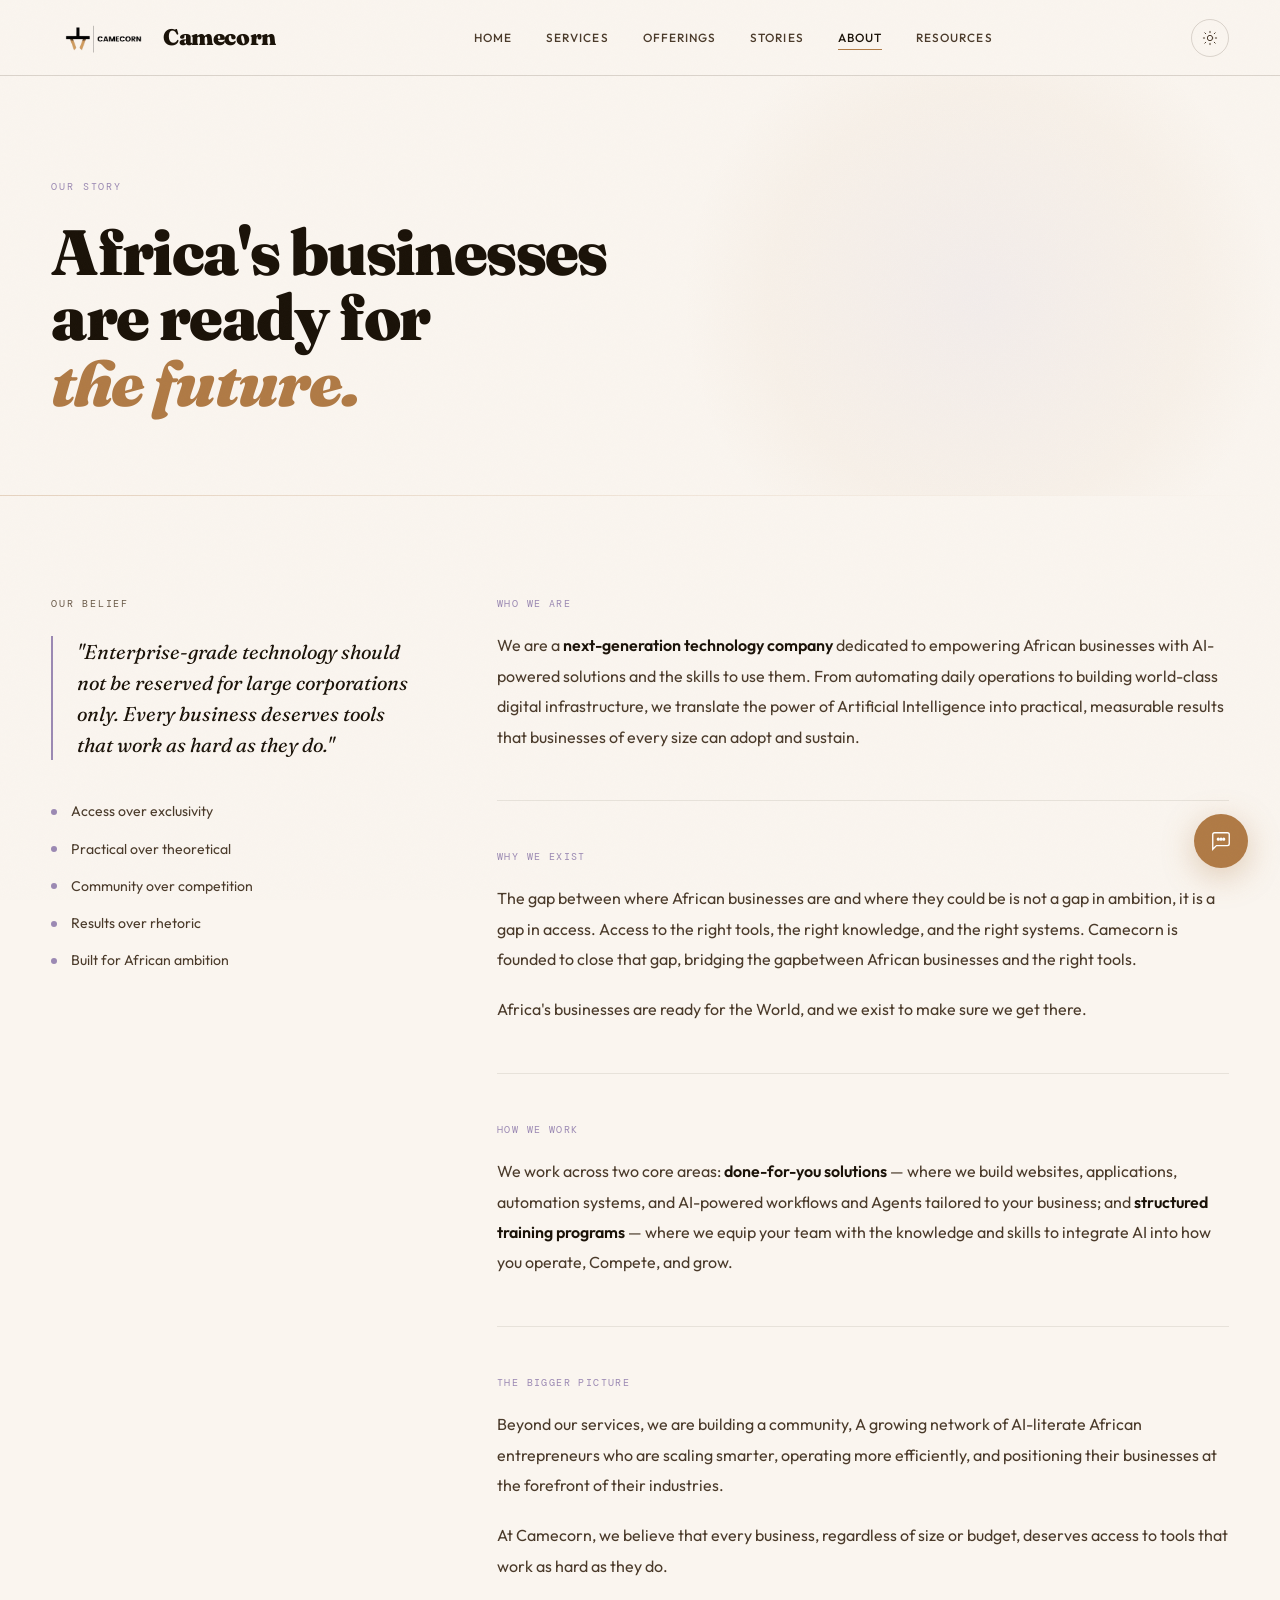
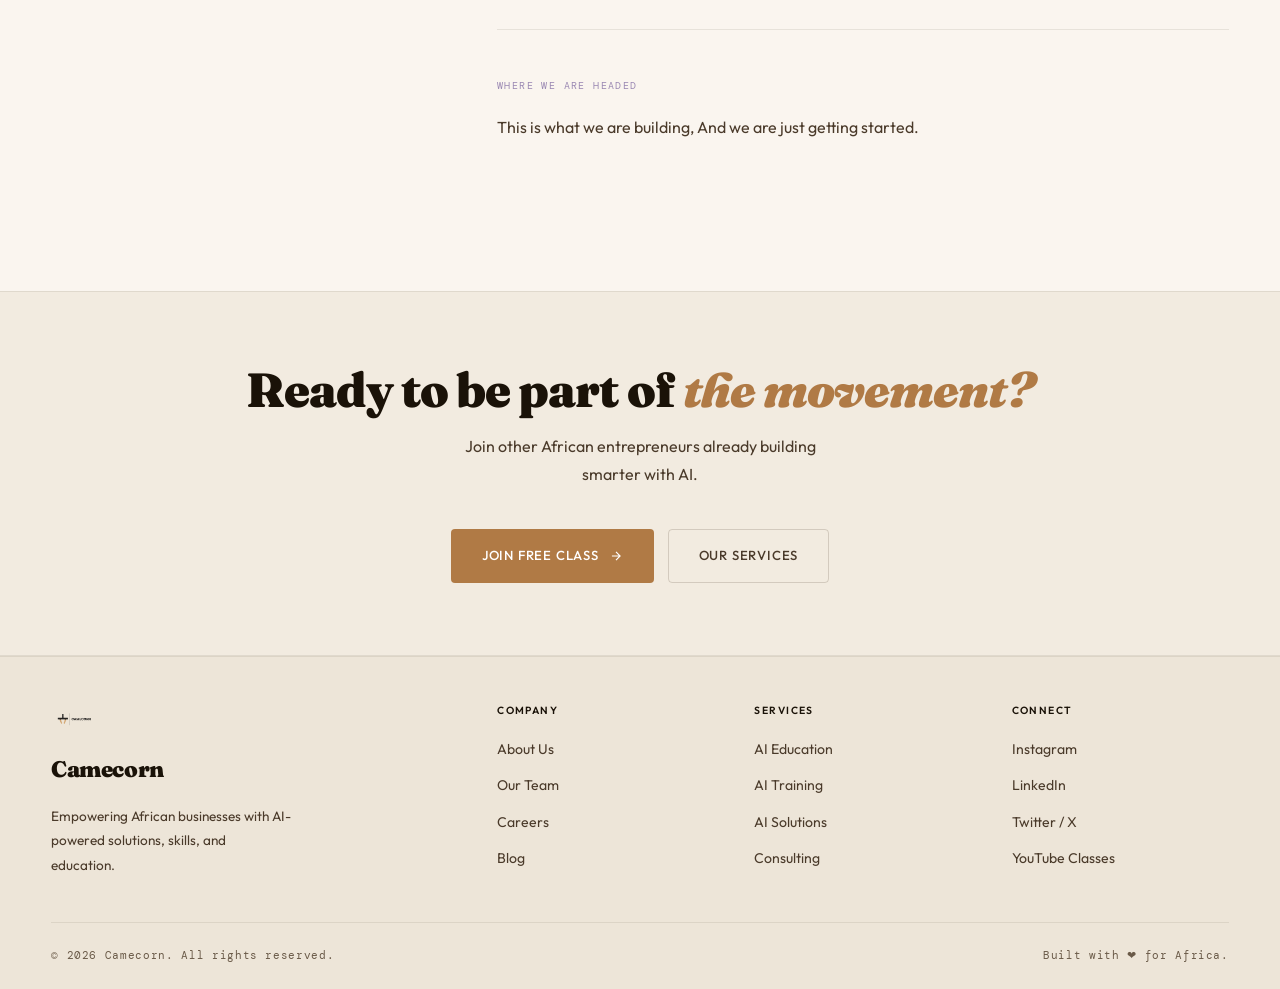
==== commit 390c8046: "Update about.html" ====
--- a/about.html
+++ b/about.html
@@ -22,8 +22,8 @@
     </a>
     <nav class="nav-links" id="navLinks">
       <a href="index.html#hero" class="nav-link">Home</a>
-      <a href="index.html#services" class="nav-link">Services</a>
-      <a href="index.html#offerings" class="nav-link">Offerings</a>
+      <a href="index.html#offerings" class="nav-link">Services</a>
+      <a href="index.html#services" class="nav-link">Offerings</a>
       <a href="index.html#testimonials" class="nav-link">Stories</a>
       <a href="about.html" class="nav-link active">About</a>
       <a href="resources.html" class="nav-link">Resources</a>
@@ -50,8 +50,8 @@
 <!-- MOBILE MENU -->
 <div class="mobile-menu" id="mobileMenu">
   <a href="index.html#hero">Home</a>
-  <a href="index.html#services">Services</a>
-  <a href="index.html#offerings">Offerings</a>
+  <a href="index.html#offerings">Services</a>
+  <a href="index.html#services">Offerings</a>
   <a href="index.html#testimonials">Stories</a>
   <a href="about.html">About</a>
   <a href="resources.html">Resources</a>
@@ -100,24 +100,24 @@
 
         <div class="about-prose-block reveal-up" data-delay="150">
           <span class="about-prose-tag">Why We Exist</span>
-          <p>The gap between where African businesses are and where they could be is not a gap in ambition — it is a gap in access. Access to the right tools, the right knowledge, and the right systems. <strong>Camecorn was founded to close that gap.</strong></p>
-          <p>Africa's businesses are ready for the future, and we exist to make sure they get there.</p>
+          <p>The gap between where African businesses are and where they could be is not a gap in ambition, it is a gap in access. Access to the right tools, the right knowledge, and the right systems. Camecorn is founded to close that gap, bridging the gapbetween African businesses and the right tools.</p>
+          <p>Africa's businesses are ready for the World, and we exist to make sure we get there.</p>
         </div>
 
         <div class="about-prose-block reveal-up" data-delay="200">
           <span class="about-prose-tag">How We Work</span>
-          <p>We work across two core areas: <strong>done-for-you solutions</strong> — where we build websites, applications, automation systems, and AI-powered workflows tailored to your business; and <strong>structured training programs</strong> — where we equip your team with the knowledge and skills to integrate AI into how you operate, compete, and grow.</p>
+          <p>We work across two core areas: <strong>done-for-you solutions</strong> — where we build websites, applications, automation systems, and AI-powered workflows and Agents tailored to your business; and <strong>structured training programs</strong> — where we equip your team with the knowledge and skills to integrate AI into how you operate, Compete, and grow.</p>
         </div>
 
         <div class="about-prose-block reveal-up" data-delay="250">
           <span class="about-prose-tag">The Bigger Picture</span>
-          <p>Beyond our services, we are building a community — a growing network of AI-literate African entrepreneurs who are scaling smarter, operating more efficiently, and positioning their businesses at the forefront of their industries.</p>
-          <p>At Camecorn, we believe that <strong>every business, regardless of size or budget, deserves access to tools that work as hard as they do.</strong></p>
+          <p>Beyond our services, we are building a community, A growing network of AI-literate African entrepreneurs who are scaling smarter, operating more efficiently, and positioning their businesses at the forefront of their industries.</p>
+          <p>At Camecorn, we believe that every business, regardless of size or budget, deserves access to tools that work as hard as they do.</p>
         </div>
 
         <div class="about-prose-block reveal-up" data-delay="300">
           <span class="about-prose-tag">Where We Are Headed</span>
-          <p>This is what we are building. And we are just getting started.</p>
+          <p>This is what we are building, And we are just getting started.</p>
         </div>
 
       </div>
@@ -129,7 +129,7 @@
 <section class="about-cta-strip">
   <div class="container reveal-up">
     <h2>Ready to be part of <em>the movement?</em></h2>
-    <p>Join hundreds of African entrepreneurs already building smarter with AI.</p>
+    <p>Join other African entrepreneurs already building smarter with AI.</p>
     <div style="display:flex;justify-content:center;gap:14px;flex-wrap:wrap;">
       <a href="index.html#cta" class="btn-primary magnetic" data-magnetic>
         Join Free Class
@@ -235,4 +235,4 @@
 
 <script src="main.js"></script>
 </body>
-</html>+</html>
--- a/styles.css
+++ b/styles.css
@@ -112,10 +112,10 @@
 }
 .nav {
   display:flex; align-items:center; justify-content:space-between;
-  padding: 18px 0;
+  
 }
 .logo-wrap { display:flex; align-items:center; gap:12px; }
-.logo-img { width:38px; height:auto; }
+.logo-img { width:100px; height:auto; }
 .logo-text {
   font-family: var(--font-display);
   font-size: 1.4rem; font-weight:900; color:var(--fg); letter-spacing:-0.02em;
@@ -160,22 +160,21 @@
   background:none; border:none; padding:4px;
 }
 .hamburger span {
-  display:block; width:22px; height:1.5px;
+  display:block; width:22px; height:0.5px;
   background:var(--text); transition:all 0.3s ease; transform-origin:center;
-}
-.hamburger.open span:nth-child(1) { transform:translateY(6.5px) rotate(45deg); }
+}.hamburger.open span:nth-child(1) { transform:translateY(6.5px) rotate(45deg); }
 .hamburger.open span:nth-child(2) { opacity:0; }
 .hamburger.open span:nth-child(3) { transform:translateY(-6.5px) rotate(-45deg); }
 
 /* ============ MOBILE MENU ============ */
 .mobile-menu {
   position:fixed; inset:0; background:var(--bg); z-index:900;
-  display:flex; flex-direction:column; align-items:center; justify-content:center;
-  gap:36px; opacity:0; pointer-events:none; transition:opacity 0.4s ease;
+  display:flex; flex-direction:column; align-items:center; justify-content:flex-start;
+  gap:16px; opacity:0; pointer-events:none; transition:opacity 0.4s ease; margin-top: 74px;
 }
 .mobile-menu.open { opacity:1; pointer-events:all; }
 .mobile-menu a {
-  font-family:var(--font-display); font-size:2.8rem; font-weight:900;
+  font-family:var(--font-display); font-size:0.7rem; font-weight:900;
   color:var(--fg); letter-spacing:-0.02em; transition:color 0.3s;
 }
 .mobile-menu a:hover { color:var(--accent); }
@@ -255,10 +254,10 @@
   50%      { transform:scale(1.8); opacity:0.4; }
 }
 .hero-heading {
-  font-family:var(--font-display); font-size:clamp(2.6rem,7vw,5.0rem);
+  font-family:var(--font-display); font-size:clamp(2.6rem,7vw,3.5rem);
   font-weight:900; color:var(--fg);
-  line-height:1.05; letter-spacing:-0.03em;
-  margin-bottom:20px; max-width:900px;
+  line-height:1.3; letter-spacing:-0.03em;
+  margin-bottom:25px; max-width:900px;
   
 }
 .hero-heading em { color:var(--accent); font-style:italic; }
@@ -267,7 +266,7 @@
 /* Brand / Scale / Position pills under headline */
 .hero-pillars {
   display:flex; align-items:center; justify-content:center;
-  gap:16px; flex-wrap:wrap; margin-bottom:24px;
+  gap:16px; flex-wrap:wrap; margin-bottom:25px; margin-top: 24px;
 }
 .hero-pill {
   display:inline-flex; align-items:center; gap:8px;
@@ -288,7 +287,7 @@
 
 .hero-sub {
   font-size:1rem; font-weight:400; color:var(--text);
-  max-width:480px; line-height:1.8; text-align:center;
+  max-width:480px; line-height:2.0;text-align:center;
 }
 
 .hero-corner { position:absolute; width:80px; height:80px; color:var(--accent-lav); }
@@ -428,8 +427,8 @@
   margin-bottom:16px; line-height:1.15; transition:color 0.3s;
 }
 .offering-row:hover .offering-content h3 { color:var(--accent); }
-.offering-content p { font-size:0.93rem; color:var(--text); line-height:1.82; max-width:400px; }
-.offering-content p strong { font-weight:600; color:var(--fg); }
+.offering-content p { font-size:0.93rem; color:var(--text); line-height:1.82; max-width:400px;  }
+.offering-content p strong { font-weight:400; color:var(--fg); }
 
 .offering-visual {
   display:flex; align-items:center; justify-content:center;
@@ -893,4 +892,4 @@
   .footer-links { grid-template-columns:1fr; }
   .cta-inner::after { display:none; }
   .hero-pillars { gap:8px; }
-}+}
